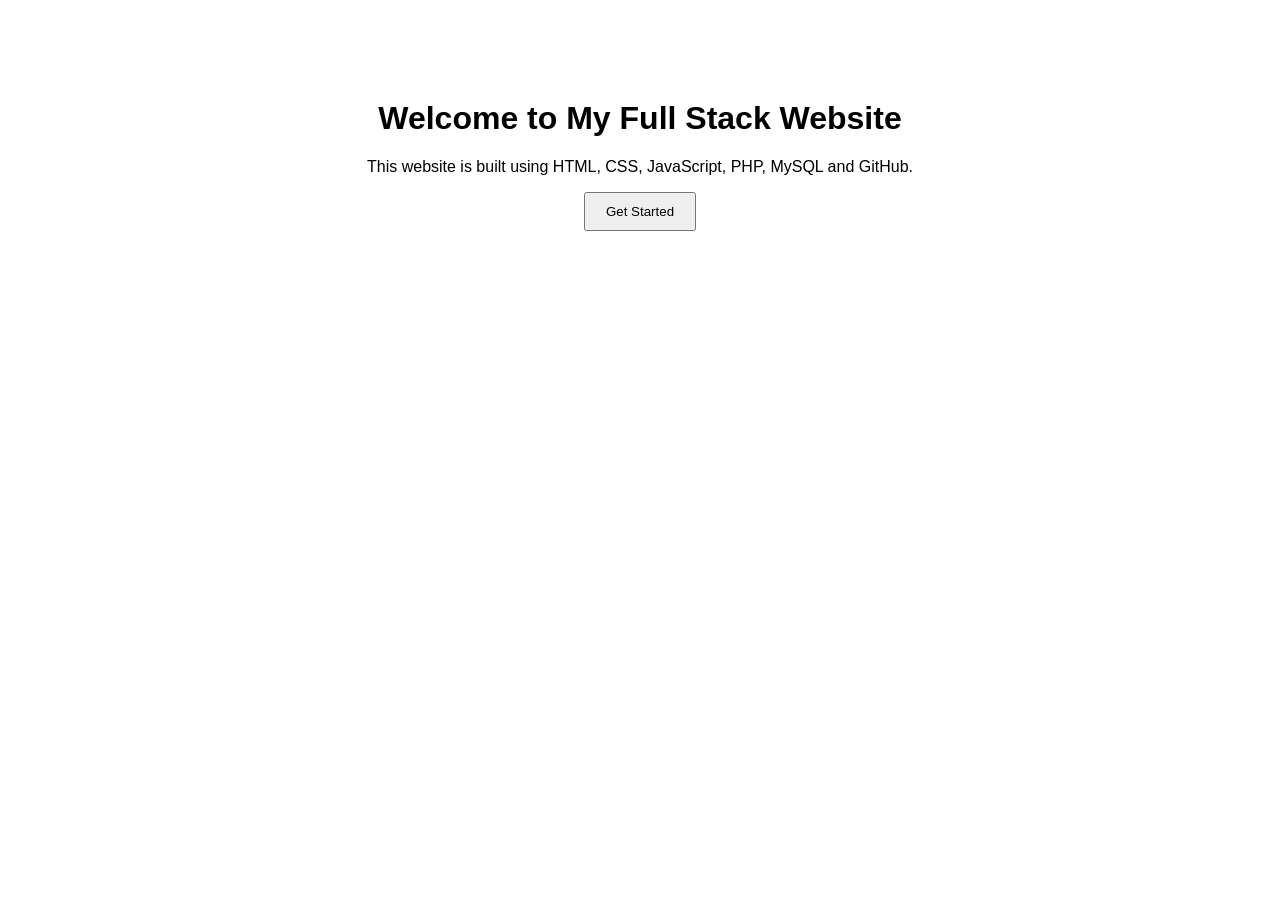
==== frontend/index.html @ 18006fb3 "Created homepage" ====
<!DOCTYPE html>
<html lang="en">
<head>
    <meta charset="UTF-8">
    <meta name="viewport" content="width=device-width, initial-scale=1.0">
    <title>Full Stack Website</title>

    <link rel="stylesheet" href="style.css">

</head>
<body>

    <h1>Welcome to My Full Stack Website</h1>

    <p>This website is built using HTML, CSS, JavaScript, PHP, MySQL and GitHub.</p>

    <button>Get Started</button>

</body>
</html>
---- frontend/style.css ----
body{
    font-family: Arial, sans-serif;
    text-align:center;
    margin-top:100px;
}

button{
    padding:10px 20px;
}
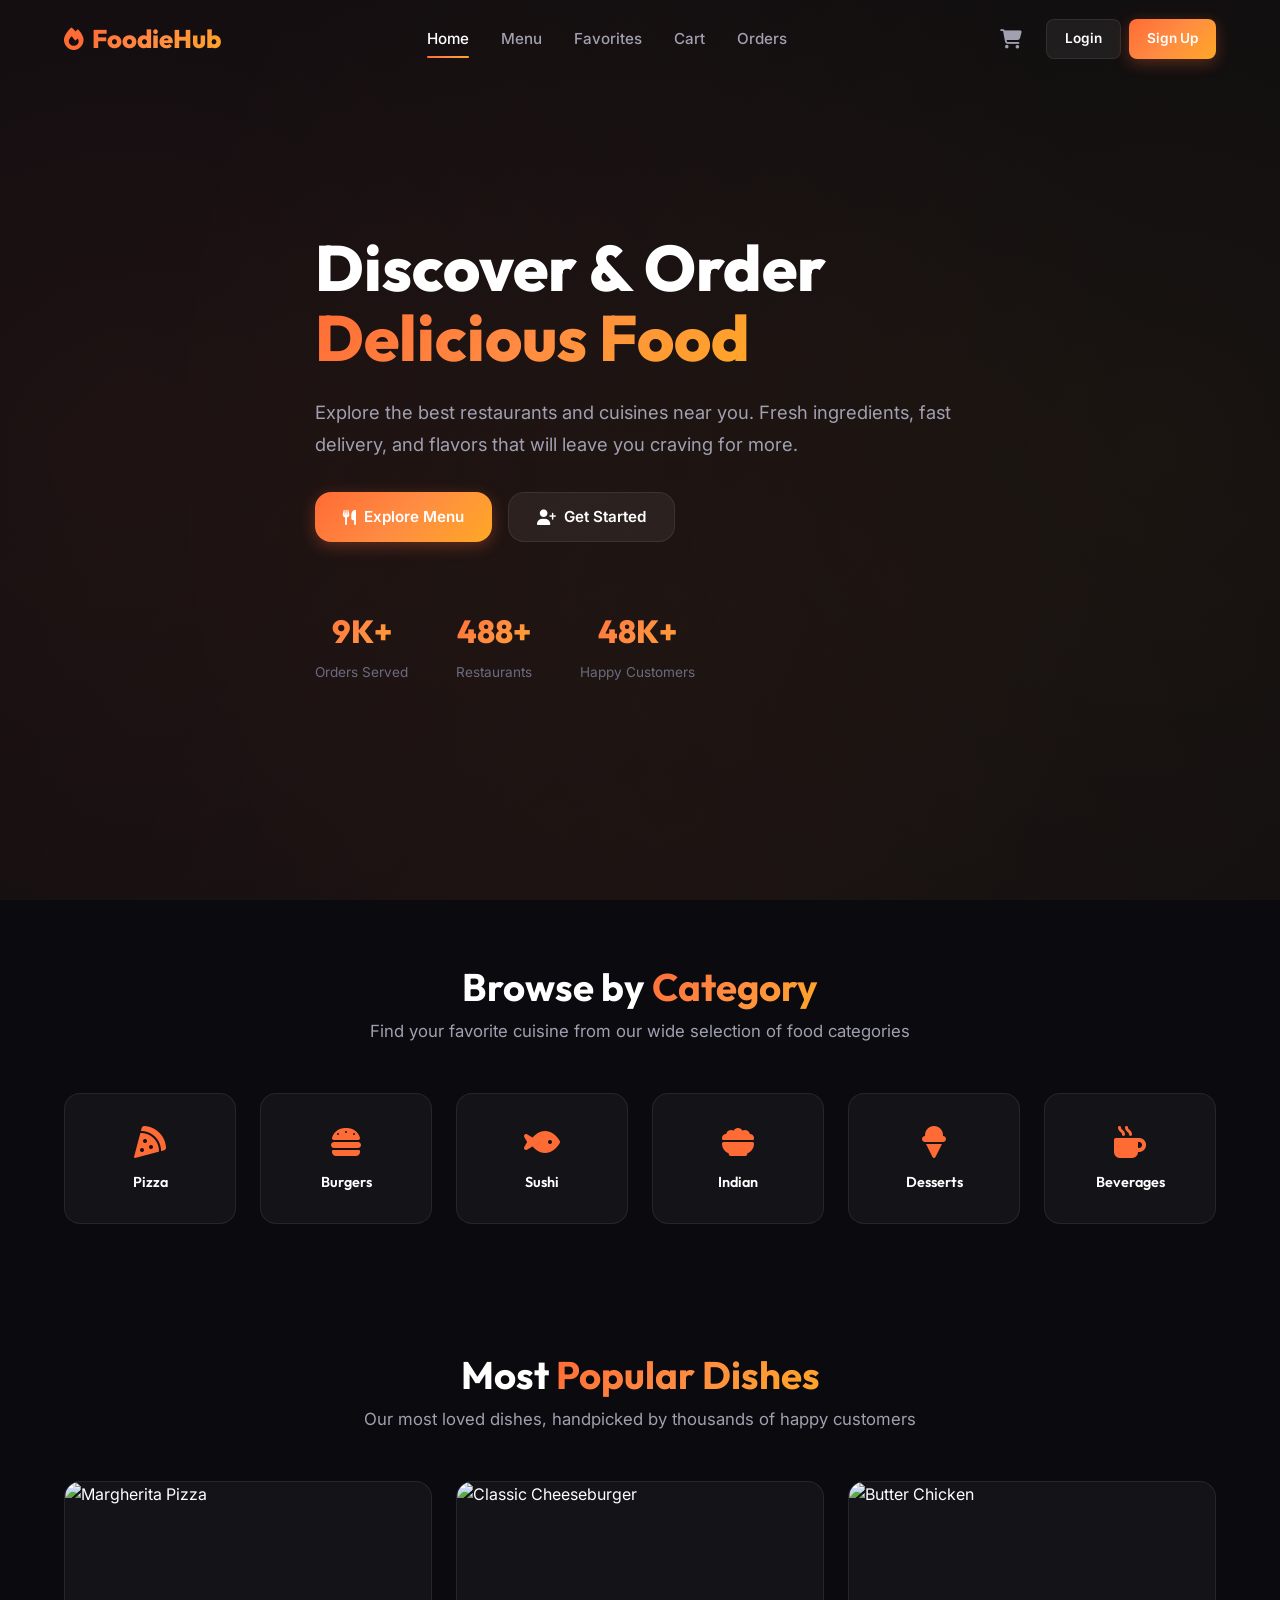
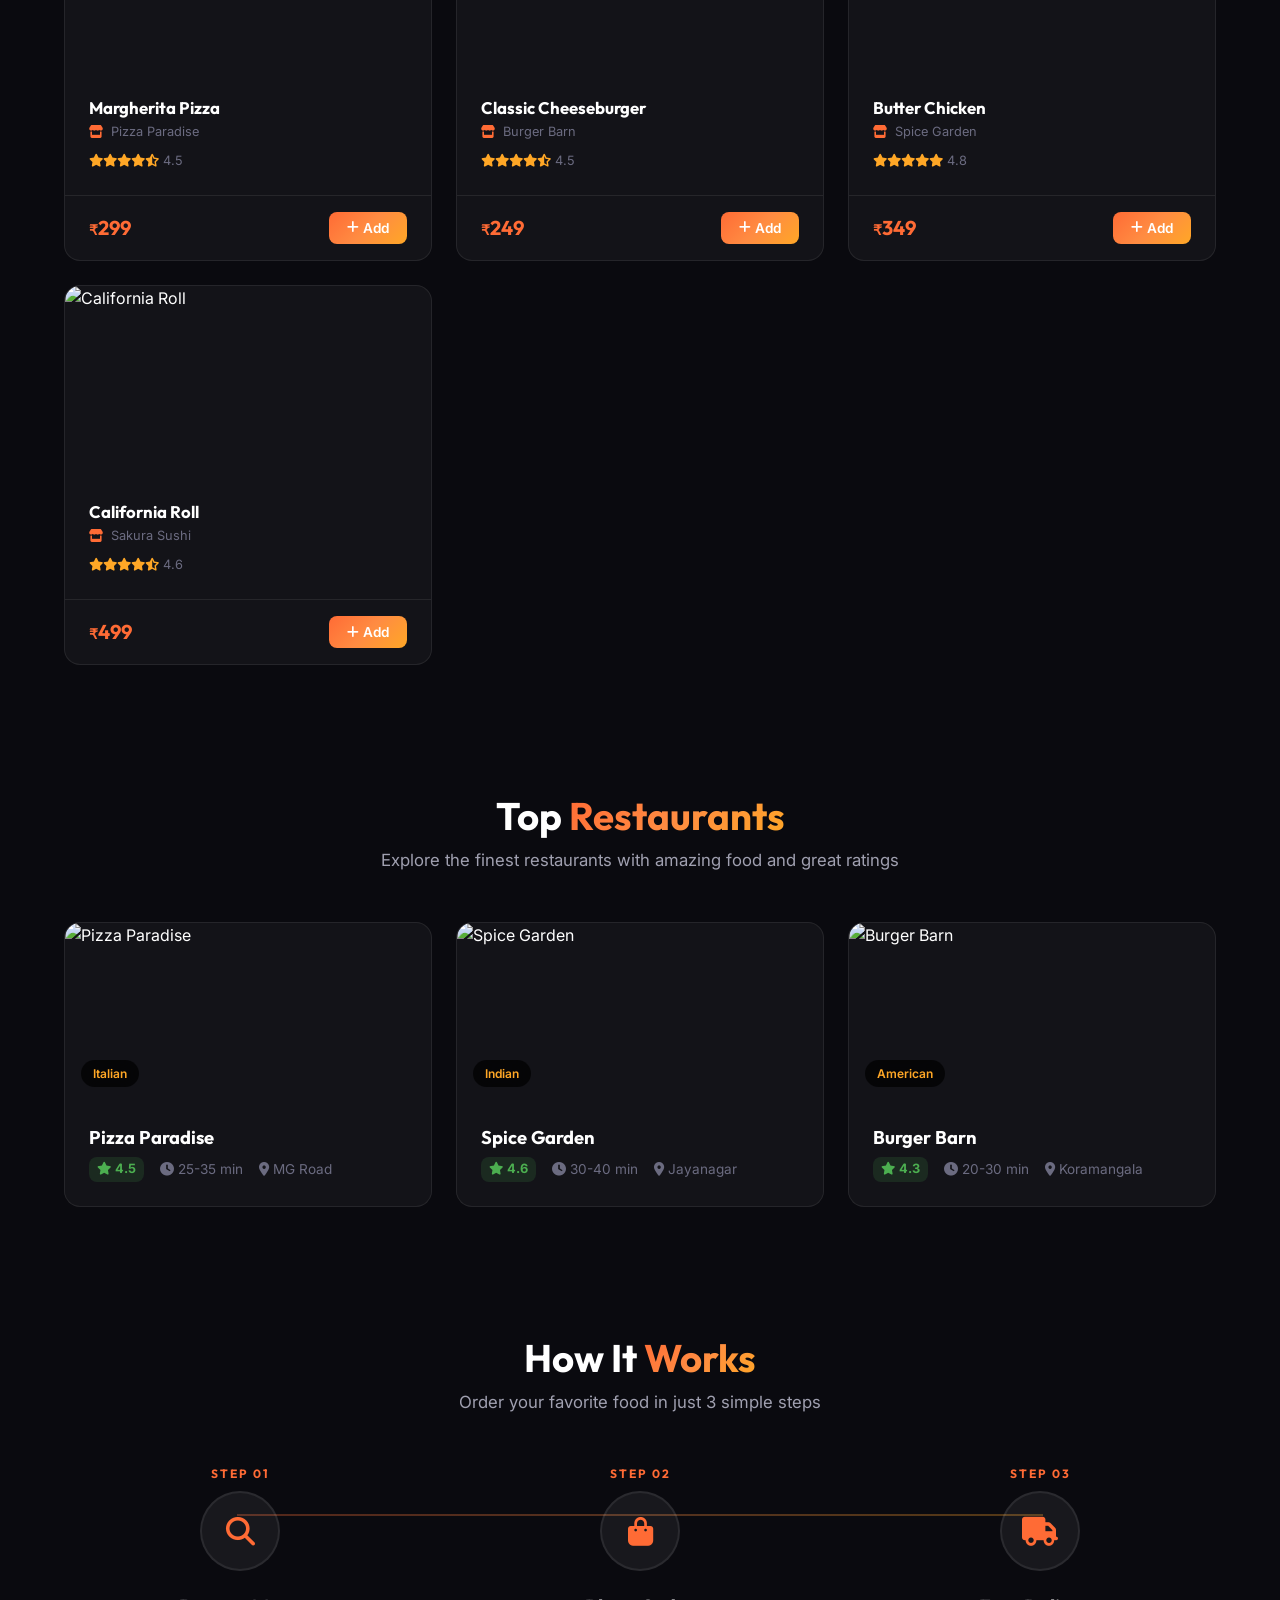
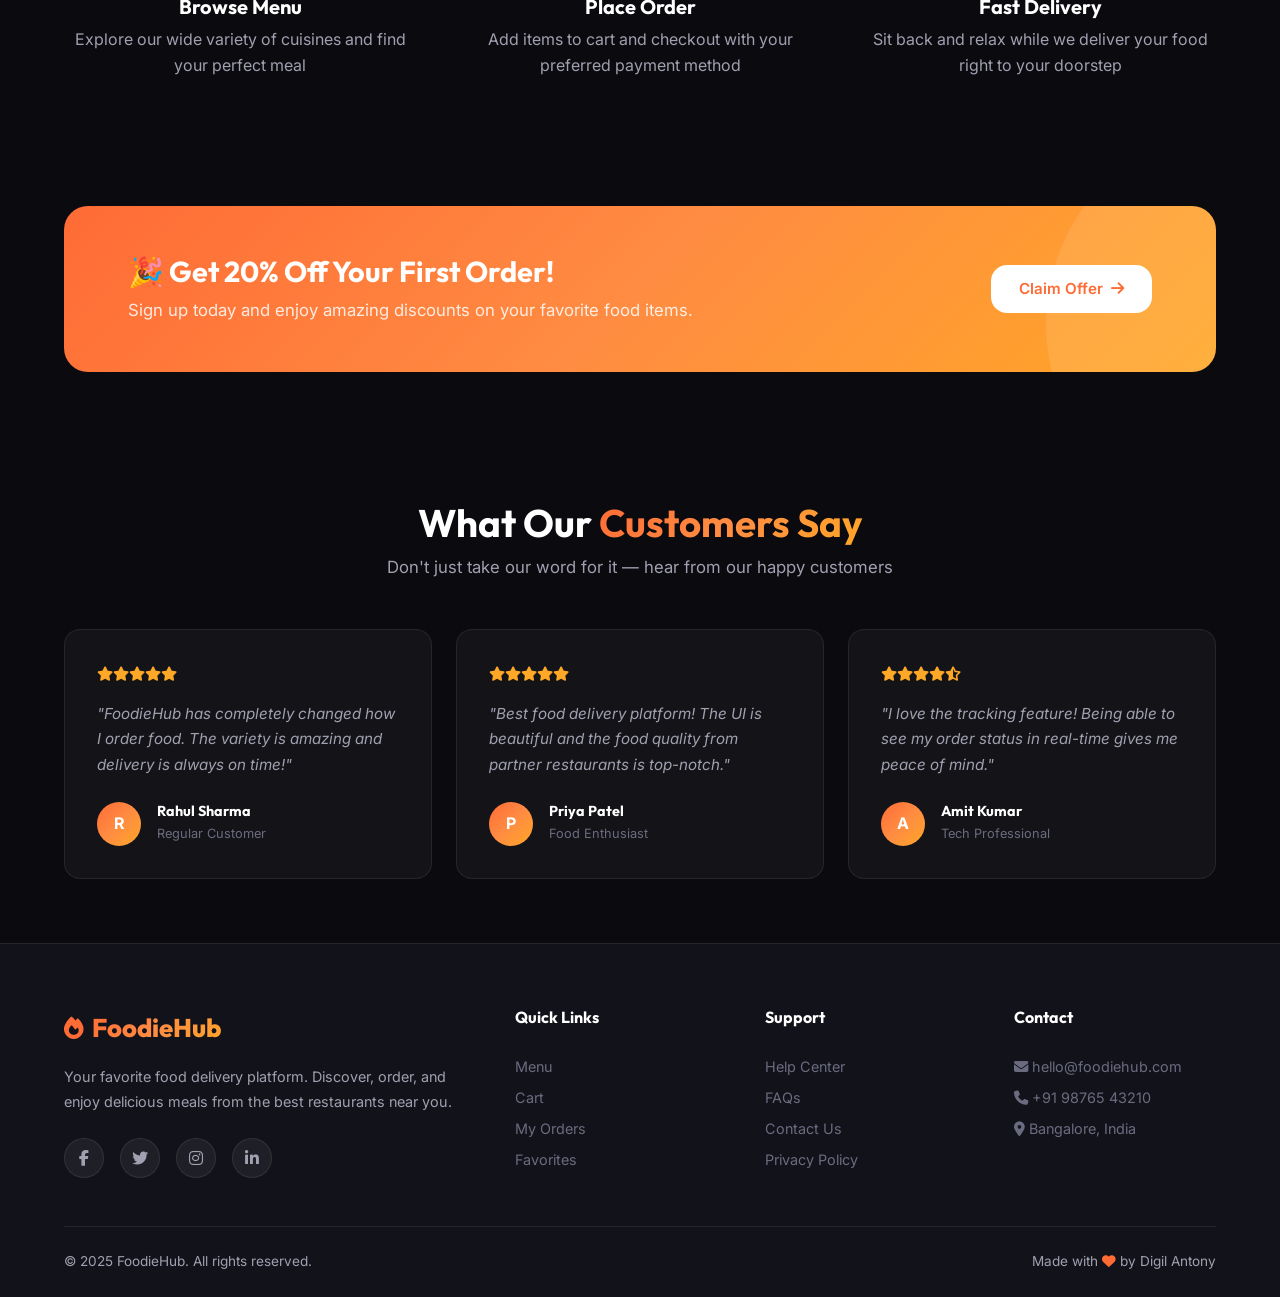
==== commit d35718fa: "feat: Complete FoodieHub food booking system - Full-stack PHP/MySQL app with premium dark UI, 9 data" ====
--- a/frontend/index.html
+++ b/frontend/index.html
@@ -3,18 +3,275 @@
 <head>
     <meta charset="UTF-8">
     <meta name="viewport" content="width=device-width, initial-scale=1.0">
-    <title>Full Stack Website</title>
-
+    <title>FoodieHub | Order Delicious Food Online</title>
+    <meta name="description" content="Discover and order delicious food from top restaurants near you. Fast delivery, great prices, and amazing flavors.">
+    <link rel="stylesheet" href="https://cdnjs.cloudflare.com/ajax/libs/font-awesome/6.5.1/css/all.min.css">
     <link rel="stylesheet" href="style.css">
-
 </head>
 <body>
-
-    <h1>Welcome to My Full Stack Website</h1>
-
-    <p>This website is built using HTML, CSS, JavaScript, PHP, MySQL and GitHub.</p>
-
-    <button>Get Started</button>
-
+    <!-- Navbar -->
+    <nav class="navbar" id="navbar">
+        <div class="container">
+            <a href="index.html" class="nav-logo">
+                <i class="fas fa-fire"></i>
+                <span>FoodieHub</span>
+            </a>
+            <div class="nav-links" id="nav-links">
+                <a href="index.html" class="active">Home</a>
+                <a href="pages/menu.html">Menu</a>
+                <a href="pages/favorites.html">Favorites</a>
+                <a href="pages/cart.html">Cart</a>
+                <a href="pages/orders.html">Orders</a>
+            </div>
+            <div class="nav-actions">
+                <a href="pages/cart.html" class="nav-cart" id="nav-cart">
+                    <i class="fas fa-shopping-cart"></i>
+                    <span class="cart-badge hidden" id="cart-badge">0</span>
+                </a>
+                <div class="auth-buttons" id="auth-buttons">
+                    <a href="pages/login.html" class="btn btn-secondary btn-sm">Login</a>
+                    <a href="pages/register.html" class="btn btn-primary btn-sm">Sign Up</a>
+                </div>
+                <div class="user-dropdown" id="user-dropdown">
+                    <button class="user-dropdown-btn" id="user-dropdown-btn">
+                        <i class="fas fa-user-circle"></i>
+                        <span id="user-name">User</span>
+                        <i class="fas fa-chevron-down" style="font-size:0.7rem"></i>
+                    </button>
+                    <div class="user-dropdown-menu" id="user-dropdown-menu">
+                        <a href="pages/orders.html"><i class="fas fa-receipt"></i> My Orders</a>
+                        <a href="pages/favorites.html"><i class="fas fa-heart"></i> Favorites</a>
+                        <button onclick="logout()"><i class="fas fa-sign-out-alt"></i> Logout</button>
+                    </div>
+                </div>
+                <div class="hamburger" id="hamburger">
+                    <span></span><span></span><span></span>
+                </div>
+            </div>
+        </div>
+    </nav>
+
+    <!-- Hero Section -->
+    <section class="hero">
+        <div class="container">
+            <div class="hero-content animate-on-scroll">
+                <h1>Discover & Order<br><span class="gradient-text">Delicious Food</span></h1>
+                <p>Explore the best restaurants and cuisines near you. Fresh ingredients, fast delivery, and flavors that will leave you craving for more.</p>
+                <div class="hero-buttons">
+                    <a href="pages/menu.html" class="btn btn-primary"><i class="fas fa-utensils"></i> Explore Menu</a>
+                    <a href="pages/register.html" class="btn btn-secondary"><i class="fas fa-user-plus"></i> Get Started</a>
+                </div>
+                <div class="hero-stats">
+                    <div class="stat-item">
+                        <div class="stat-number" data-target="10000">0</div>
+                        <div class="stat-label">Orders Served</div>
+                    </div>
+                    <div class="stat-item">
+                        <div class="stat-number" data-target="500">0</div>
+                        <div class="stat-label">Restaurants</div>
+                    </div>
+                    <div class="stat-item">
+                        <div class="stat-number" data-target="50000">0</div>
+                        <div class="stat-label">Happy Customers</div>
+                    </div>
+                </div>
+            </div>
+        </div>
+    </section>
+
+    <!-- Categories Section -->
+    <section id="categories-section">
+        <div class="container">
+            <div class="section-title animate-on-scroll">
+                <h2>Browse by <span class="gradient-text">Category</span></h2>
+                <p>Find your favorite cuisine from our wide selection of food categories</p>
+            </div>
+            <div class="categories-grid animate-on-scroll" id="categories-grid">
+                <div class="category-card" onclick="window.location.href='pages/menu.html?category=1'">
+                    <i class="fas fa-pizza-slice"></i>
+                    <h4>Pizza</h4>
+                </div>
+                <div class="category-card" onclick="window.location.href='pages/menu.html?category=2'">
+                    <i class="fas fa-hamburger"></i>
+                    <h4>Burgers</h4>
+                </div>
+                <div class="category-card" onclick="window.location.href='pages/menu.html?category=3'">
+                    <i class="fas fa-fish"></i>
+                    <h4>Sushi</h4>
+                </div>
+                <div class="category-card" onclick="window.location.href='pages/menu.html?category=4'">
+                    <i class="fas fa-bowl-food"></i>
+                    <h4>Indian</h4>
+                </div>
+                <div class="category-card" onclick="window.location.href='pages/menu.html?category=5'">
+                    <i class="fas fa-ice-cream"></i>
+                    <h4>Desserts</h4>
+                </div>
+                <div class="category-card" onclick="window.location.href='pages/menu.html?category=6'">
+                    <i class="fas fa-mug-hot"></i>
+                    <h4>Beverages</h4>
+                </div>
+            </div>
+        </div>
+    </section>
+
+    <!-- Popular Foods Section -->
+    <section id="popular-section">
+        <div class="container">
+            <div class="section-title animate-on-scroll">
+                <h2>Most <span class="gradient-text">Popular Dishes</span></h2>
+                <p>Our most loved dishes, handpicked by thousands of happy customers</p>
+            </div>
+            <div class="food-grid" id="popular-foods-grid">
+                <!-- Populated by JS -->
+                <div class="skeleton-card skeleton"><div class="skeleton-image skeleton"></div><div class="skeleton-text skeleton"></div><div class="skeleton-text skeleton short"></div></div>
+                <div class="skeleton-card skeleton"><div class="skeleton-image skeleton"></div><div class="skeleton-text skeleton"></div><div class="skeleton-text skeleton short"></div></div>
+                <div class="skeleton-card skeleton"><div class="skeleton-image skeleton"></div><div class="skeleton-text skeleton"></div><div class="skeleton-text skeleton short"></div></div>
+                <div class="skeleton-card skeleton"><div class="skeleton-image skeleton"></div><div class="skeleton-text skeleton"></div><div class="skeleton-text skeleton short"></div></div>
+            </div>
+        </div>
+    </section>
+
+    <!-- Featured Restaurants Section -->
+    <section id="restaurants-section">
+        <div class="container">
+            <div class="section-title animate-on-scroll">
+                <h2>Top <span class="gradient-text">Restaurants</span></h2>
+                <p>Explore the finest restaurants with amazing food and great ratings</p>
+            </div>
+            <div class="restaurant-grid" id="featured-restaurants-grid">
+                <!-- Populated by JS -->
+                <div class="skeleton-card skeleton"><div class="skeleton-image skeleton"></div><div class="skeleton-text skeleton"></div><div class="skeleton-text skeleton short"></div></div>
+                <div class="skeleton-card skeleton"><div class="skeleton-image skeleton"></div><div class="skeleton-text skeleton"></div><div class="skeleton-text skeleton short"></div></div>
+                <div class="skeleton-card skeleton"><div class="skeleton-image skeleton"></div><div class="skeleton-text skeleton"></div><div class="skeleton-text skeleton short"></div></div>
+            </div>
+        </div>
+    </section>
+
+    <!-- How It Works -->
+    <section id="how-it-works">
+        <div class="container">
+            <div class="section-title animate-on-scroll">
+                <h2>How It <span class="gradient-text">Works</span></h2>
+                <p>Order your favorite food in just 3 simple steps</p>
+            </div>
+            <div class="steps-grid animate-on-scroll">
+                <div class="step-card">
+                    <div class="step-number">Step 01</div>
+                    <div class="step-icon"><i class="fas fa-search"></i></div>
+                    <h4>Browse Menu</h4>
+                    <p>Explore our wide variety of cuisines and find your perfect meal</p>
+                </div>
+                <div class="step-card">
+                    <div class="step-number">Step 02</div>
+                    <div class="step-icon"><i class="fas fa-shopping-bag"></i></div>
+                    <h4>Place Order</h4>
+                    <p>Add items to cart and checkout with your preferred payment method</p>
+                </div>
+                <div class="step-card">
+                    <div class="step-number">Step 03</div>
+                    <div class="step-icon"><i class="fas fa-truck"></i></div>
+                    <h4>Fast Delivery</h4>
+                    <p>Sit back and relax while we deliver your food right to your doorstep</p>
+                </div>
+            </div>
+        </div>
+    </section>
+
+    <!-- Promo Banner -->
+    <section>
+        <div class="container">
+            <div class="promo-banner animate-on-scroll">
+                <div class="promo-content">
+                    <h3>🎉 Get 20% Off Your First Order!</h3>
+                    <p>Sign up today and enjoy amazing discounts on your favorite food items.</p>
+                </div>
+                <a href="pages/register.html" class="btn">Claim Offer <i class="fas fa-arrow-right"></i></a>
+            </div>
+        </div>
+    </section>
+
+    <!-- Testimonials -->
+    <section id="testimonials">
+        <div class="container">
+            <div class="section-title animate-on-scroll">
+                <h2>What Our <span class="gradient-text">Customers Say</span></h2>
+                <p>Don't just take our word for it — hear from our happy customers</p>
+            </div>
+            <div class="testimonials-grid animate-on-scroll">
+                <div class="testimonial-card">
+                    <div class="testimonial-stars"><i class="fas fa-star"></i><i class="fas fa-star"></i><i class="fas fa-star"></i><i class="fas fa-star"></i><i class="fas fa-star"></i></div>
+                    <p>"FoodieHub has completely changed how I order food. The variety is amazing and delivery is always on time!"</p>
+                    <div class="testimonial-author">
+                        <div class="testimonial-avatar">R</div>
+                        <div><h5>Rahul Sharma</h5><span>Regular Customer</span></div>
+                    </div>
+                </div>
+                <div class="testimonial-card">
+                    <div class="testimonial-stars"><i class="fas fa-star"></i><i class="fas fa-star"></i><i class="fas fa-star"></i><i class="fas fa-star"></i><i class="fas fa-star"></i></div>
+                    <p>"Best food delivery platform! The UI is beautiful and the food quality from partner restaurants is top-notch."</p>
+                    <div class="testimonial-author">
+                        <div class="testimonial-avatar">P</div>
+                        <div><h5>Priya Patel</h5><span>Food Enthusiast</span></div>
+                    </div>
+                </div>
+                <div class="testimonial-card">
+                    <div class="testimonial-stars"><i class="fas fa-star"></i><i class="fas fa-star"></i><i class="fas fa-star"></i><i class="fas fa-star"></i><i class="fas fa-star-half-alt"></i></div>
+                    <p>"I love the tracking feature! Being able to see my order status in real-time gives me peace of mind."</p>
+                    <div class="testimonial-author">
+                        <div class="testimonial-avatar">A</div>
+                        <div><h5>Amit Kumar</h5><span>Tech Professional</span></div>
+                    </div>
+                </div>
+            </div>
+        </div>
+    </section>
+
+    <!-- Footer -->
+    <footer class="footer">
+        <div class="container">
+            <div class="footer-grid">
+                <div class="footer-about">
+                    <a href="index.html" class="nav-logo"><i class="fas fa-fire"></i><span>FoodieHub</span></a>
+                    <p>Your favorite food delivery platform. Discover, order, and enjoy delicious meals from the best restaurants near you.</p>
+                    <div class="footer-social">
+                        <a href="#"><i class="fab fa-facebook-f"></i></a>
+                        <a href="#"><i class="fab fa-twitter"></i></a>
+                        <a href="#"><i class="fab fa-instagram"></i></a>
+                        <a href="#"><i class="fab fa-linkedin-in"></i></a>
+                    </div>
+                </div>
+                <div class="footer-column">
+                    <h4>Quick Links</h4>
+                    <a href="pages/menu.html">Menu</a>
+                    <a href="pages/cart.html">Cart</a>
+                    <a href="pages/orders.html">My Orders</a>
+                    <a href="pages/favorites.html">Favorites</a>
+                </div>
+                <div class="footer-column">
+                    <h4>Support</h4>
+                    <a href="#">Help Center</a>
+                    <a href="#">FAQs</a>
+                    <a href="#">Contact Us</a>
+                    <a href="#">Privacy Policy</a>
+                </div>
+                <div class="footer-column">
+                    <h4>Contact</h4>
+                    <a href="#"><i class="fas fa-envelope"></i> hello@foodiehub.com</a>
+                    <a href="#"><i class="fas fa-phone"></i> +91 98765 43210</a>
+                    <a href="#"><i class="fas fa-map-marker-alt"></i> Bangalore, India</a>
+                </div>
+            </div>
+            <div class="footer-bottom">
+                <p>&copy; 2025 FoodieHub. All rights reserved.</p>
+                <p>Made with <i class="fas fa-heart" style="color:var(--accent)"></i> by Digil Antony</p>
+            </div>
+        </div>
+    </footer>
+
+    <button class="back-to-top" id="back-to-top"><i class="fas fa-chevron-up"></i></button>
+
+    <script src="assests/js/app.js"></script>
+    <script src="assests/js/home.js"></script>
 </body>
 </html>
--- a/frontend/style.css
+++ b/frontend/style.css
@@ -1,9 +1,1748 @@
-body{
-    font-family: Arial, sans-serif;
-    text-align:center;
-    margin-top:100px;
-}
-
-button{
-    padding:10px 20px;
+/* =============================================
+   FoodieHub - Premium Design System
+   Dark Mode | Glassmorphism | Micro-Animations
+   ============================================= */
+
+@import url('https://fonts.googleapis.com/css2?family=Outfit:wght@400;500;600;700;800&family=Inter:wght@300;400;500;600;700&display=swap');
+
+/* ===== CSS VARIABLES ===== */
+:root {
+    /* Colors */
+    --bg-primary: #0a0a0f;
+    --bg-secondary: #12121a;
+    --bg-elevated: #1a1a2e;
+    --bg-card: rgba(255,255,255,0.04);
+    --bg-glass: rgba(255,255,255,0.06);
+    --accent: #ff6b35;
+    --accent-light: #ff8c42;
+    --accent-gold: #ffa726;
+    --gradient: linear-gradient(135deg, #ff6b35, #ff8c42, #ffa726);
+    --gradient-hover: linear-gradient(135deg, #ff8c42, #ffa726, #ffcc02);
+    --text-primary: #ffffff;
+    --text-secondary: #a0a0b0;
+    --text-muted: #6b6b80;
+    --border: rgba(255,255,255,0.08);
+    --border-accent: rgba(255,107,53,0.3);
+    --success: #4caf50;
+    --error: #ef4444;
+    --warning: #ffb300;
+    --info: #2196f3;
+    /* Spacing */
+    --space-xs: 4px;
+    --space-sm: 8px;
+    --space-md: 16px;
+    --space-lg: 24px;
+    --space-xl: 32px;
+    --space-2xl: 48px;
+    --space-3xl: 64px;
+    /* Shadows */
+    --shadow-sm: 0 2px 8px rgba(0,0,0,0.3);
+    --shadow-md: 0 4px 20px rgba(0,0,0,0.4);
+    --shadow-lg: 0 8px 40px rgba(0,0,0,0.5);
+    --shadow-glow: 0 0 30px rgba(255,107,53,0.15);
+    /* Transitions */
+    --transition-fast: 0.2s ease;
+    --transition: 0.3s ease;
+    --transition-slow: 0.5s ease;
+    /* Radius */
+    --radius-sm: 8px;
+    --radius-md: 12px;
+    --radius-lg: 16px;
+    --radius-xl: 24px;
+    --radius-full: 50%;
+}
+
+/* ===== RESET ===== */
+*, *::before, *::after {
+    margin: 0;
+    padding: 0;
+    box-sizing: border-box;
+}
+
+html {
+    scroll-behavior: smooth;
+    font-size: 16px;
+}
+
+body {
+    font-family: 'Inter', sans-serif;
+    background: var(--bg-primary);
+    color: var(--text-primary);
+    line-height: 1.6;
+    overflow-x: hidden;
+    min-height: 100vh;
+}
+
+a {
+    text-decoration: none;
+    color: inherit;
+    transition: var(--transition);
+}
+
+img {
+    max-width: 100%;
+    display: block;
+}
+
+ul, ol { list-style: none; }
+button { cursor: pointer; border: none; font-family: inherit; }
+input, textarea, select { font-family: inherit; outline: none; }
+
+/* Custom Scrollbar */
+::-webkit-scrollbar { width: 8px; }
+::-webkit-scrollbar-track { background: var(--bg-primary); }
+::-webkit-scrollbar-thumb { background: var(--bg-elevated); border-radius: 4px; }
+::-webkit-scrollbar-thumb:hover { background: var(--accent); }
+
+/* ===== TYPOGRAPHY ===== */
+h1, h2, h3, h4, h5, h6 {
+    font-family: 'Outfit', sans-serif;
+    font-weight: 700;
+    line-height: 1.2;
+    color: var(--text-primary);
+}
+h1 { font-size: clamp(2rem, 5vw, 3.5rem); }
+h2 { font-size: clamp(1.5rem, 3vw, 2.5rem); }
+h3 { font-size: clamp(1.2rem, 2vw, 1.75rem); }
+h4 { font-size: 1.25rem; }
+p { color: var(--text-secondary); }
+
+.gradient-text {
+    background: var(--gradient);
+    -webkit-background-clip: text;
+    -webkit-text-fill-color: transparent;
+    background-clip: text;
+}
+
+.section-title {
+    text-align: center;
+    margin-bottom: var(--space-2xl);
+}
+.section-title h2 {
+    margin-bottom: var(--space-sm);
+}
+.section-title p {
+    font-size: 1.05rem;
+    max-width: 600px;
+    margin: 0 auto;
+}
+
+/* ===== LAYOUT ===== */
+.container {
+    max-width: 1200px;
+    margin: 0 auto;
+    padding: 0 var(--space-lg);
+}
+
+section {
+    padding: var(--space-3xl) 0;
+}
+
+.grid {
+    display: grid;
+    gap: var(--space-lg);
+}
+.grid-2 { grid-template-columns: repeat(2, 1fr); }
+.grid-3 { grid-template-columns: repeat(3, 1fr); }
+.grid-4 { grid-template-columns: repeat(4, 1fr); }
+
+.flex { display: flex; }
+.flex-center { display: flex; align-items: center; justify-content: center; }
+.flex-between { display: flex; align-items: center; justify-content: space-between; }
+
+/* ===== NAVBAR ===== */
+.navbar {
+    position: fixed;
+    top: 0;
+    left: 0;
+    right: 0;
+    z-index: 1000;
+    padding: var(--space-md) 0;
+    transition: var(--transition);
+    background: transparent;
+}
+.navbar.scrolled {
+    background: rgba(10,10,15,0.9);
+    backdrop-filter: blur(20px);
+    -webkit-backdrop-filter: blur(20px);
+    border-bottom: 1px solid var(--border);
+    padding: var(--space-sm) 0;
+}
+.navbar .container {
+    display: flex;
+    align-items: center;
+    justify-content: space-between;
+}
+.nav-logo {
+    font-family: 'Outfit', sans-serif;
+    font-size: 1.6rem;
+    font-weight: 800;
+    display: flex;
+    align-items: center;
+    gap: var(--space-sm);
+}
+.nav-logo i { color: var(--accent); font-size: 1.4rem; }
+.nav-logo span { background: var(--gradient); -webkit-background-clip: text; -webkit-text-fill-color: transparent; background-clip: text; }
+
+.nav-links {
+    display: flex;
+    align-items: center;
+    gap: var(--space-xl);
+}
+.nav-links a {
+    color: var(--text-secondary);
+    font-weight: 500;
+    font-size: 0.95rem;
+    position: relative;
+    padding: var(--space-xs) 0;
+}
+.nav-links a::after {
+    content: '';
+    position: absolute;
+    bottom: -2px;
+    left: 0;
+    width: 0;
+    height: 2px;
+    background: var(--gradient);
+    transition: var(--transition);
+    border-radius: 2px;
+}
+.nav-links a:hover, .nav-links a.active {
+    color: var(--text-primary);
+}
+.nav-links a:hover::after, .nav-links a.active::after {
+    width: 100%;
+}
+
+.nav-actions {
+    display: flex;
+    align-items: center;
+    gap: var(--space-md);
+}
+
+.nav-cart {
+    position: relative;
+    font-size: 1.2rem;
+    color: var(--text-secondary);
+    padding: var(--space-sm);
+    transition: var(--transition);
+}
+.nav-cart:hover { color: var(--accent); }
+.cart-badge {
+    position: absolute;
+    top: -2px;
+    right: -4px;
+    background: var(--accent);
+    color: white;
+    font-size: 0.65rem;
+    font-weight: 700;
+    width: 18px;
+    height: 18px;
+    border-radius: var(--radius-full);
+    display: flex;
+    align-items: center;
+    justify-content: center;
+    animation: pulse 2s infinite;
+}
+.cart-badge.hidden { display: none; }
+
+.auth-buttons {
+    display: flex;
+    gap: var(--space-sm);
+}
+
+.user-dropdown {
+    position: relative;
+    display: none;
+}
+.user-dropdown.active { display: block; }
+.user-dropdown-btn {
+    display: flex;
+    align-items: center;
+    gap: var(--space-sm);
+    background: var(--bg-glass);
+    border: 1px solid var(--border);
+    padding: var(--space-sm) var(--space-md);
+    border-radius: var(--radius-xl);
+    color: var(--text-primary);
+    font-size: 0.9rem;
+    cursor: pointer;
+    transition: var(--transition);
+}
+.user-dropdown-btn:hover { border-color: var(--accent); }
+.user-dropdown-menu {
+    position: absolute;
+    top: calc(100% + 8px);
+    right: 0;
+    background: var(--bg-elevated);
+    border: 1px solid var(--border);
+    border-radius: var(--radius-md);
+    min-width: 180px;
+    padding: var(--space-sm);
+    opacity: 0;
+    visibility: hidden;
+    transform: translateY(-10px);
+    transition: var(--transition);
+    box-shadow: var(--shadow-lg);
+}
+.user-dropdown-menu.show {
+    opacity: 1;
+    visibility: visible;
+    transform: translateY(0);
+}
+.user-dropdown-menu a, .user-dropdown-menu button {
+    display: flex;
+    align-items: center;
+    gap: var(--space-sm);
+    width: 100%;
+    padding: var(--space-sm) var(--space-md);
+    border-radius: var(--radius-sm);
+    color: var(--text-secondary);
+    font-size: 0.9rem;
+    background: none;
+    border: none;
+    text-align: left;
+    transition: var(--transition);
+}
+.user-dropdown-menu a:hover, .user-dropdown-menu button:hover {
+    background: var(--bg-glass);
+    color: var(--text-primary);
+}
+
+.hamburger {
+    display: none;
+    flex-direction: column;
+    gap: 5px;
+    cursor: pointer;
+    padding: var(--space-sm);
+    z-index: 1001;
+}
+.hamburger span {
+    width: 24px;
+    height: 2px;
+    background: var(--text-primary);
+    transition: var(--transition);
+    border-radius: 2px;
+}
+
+/* ===== BUTTONS ===== */
+.btn {
+    display: inline-flex;
+    align-items: center;
+    justify-content: center;
+    gap: var(--space-sm);
+    padding: 12px 28px;
+    border-radius: var(--radius-lg);
+    font-weight: 600;
+    font-size: 0.95rem;
+    transition: var(--transition);
+    border: none;
+    cursor: pointer;
+    white-space: nowrap;
+}
+.btn-primary {
+    background: var(--gradient);
+    color: white;
+    box-shadow: 0 4px 15px rgba(255,107,53,0.3);
+}
+.btn-primary:hover {
+    transform: translateY(-2px);
+    box-shadow: 0 6px 25px rgba(255,107,53,0.5);
+}
+.btn-secondary {
+    background: var(--bg-glass);
+    color: var(--text-primary);
+    border: 1px solid var(--border);
+}
+.btn-secondary:hover {
+    border-color: var(--accent);
+    background: rgba(255,107,53,0.1);
+}
+.btn-sm {
+    padding: 8px 18px;
+    font-size: 0.85rem;
+    border-radius: var(--radius-sm);
+}
+.btn-icon {
+    width: 40px;
+    height: 40px;
+    padding: 0;
+    border-radius: var(--radius-full);
+    font-size: 1rem;
+}
+.btn:disabled, .btn.loading {
+    opacity: 0.6;
+    cursor: not-allowed;
+    transform: none !important;
+}
+.btn.loading::after {
+    content: '';
+    width: 16px;
+    height: 16px;
+    border: 2px solid rgba(255,255,255,0.3);
+    border-top-color: white;
+    border-radius: 50%;
+    animation: spin 0.6s linear infinite;
+    margin-left: var(--space-sm);
+}
+
+/* ===== HERO SECTION ===== */
+.hero {
+    min-height: 100vh;
+    display: flex;
+    align-items: center;
+    position: relative;
+    overflow: hidden;
+    padding-top: 80px;
+}
+.hero::before {
+    content: '';
+    position: absolute;
+    top: -50%;
+    left: -50%;
+    width: 200%;
+    height: 200%;
+    background: radial-gradient(circle at 30% 50%, rgba(255,107,53,0.08) 0%, transparent 50%),
+                radial-gradient(circle at 70% 50%, rgba(255,167,38,0.06) 0%, transparent 50%),
+                radial-gradient(circle at 50% 80%, rgba(255,140,66,0.04) 0%, transparent 50%);
+    animation: gradientShift 15s ease infinite;
+}
+.hero-content {
+    position: relative;
+    z-index: 1;
+    max-width: 650px;
+}
+.hero-content h1 {
+    font-size: clamp(2.5rem, 6vw, 4rem);
+    font-weight: 800;
+    margin-bottom: var(--space-lg);
+    line-height: 1.1;
+}
+.hero-content p {
+    font-size: 1.15rem;
+    margin-bottom: var(--space-xl);
+    line-height: 1.7;
+}
+.hero-buttons {
+    display: flex;
+    gap: var(--space-md);
+    margin-bottom: var(--space-3xl);
+}
+
+.hero-stats {
+    display: flex;
+    gap: var(--space-2xl);
+}
+.stat-item {
+    text-align: center;
+}
+.stat-number {
+    font-family: 'Outfit', sans-serif;
+    font-size: 2rem;
+    font-weight: 800;
+    background: var(--gradient);
+    -webkit-background-clip: text;
+    -webkit-text-fill-color: transparent;
+    background-clip: text;
+}
+.stat-label {
+    font-size: 0.85rem;
+    color: var(--text-muted);
+    margin-top: var(--space-xs);
+}
+
+/* ===== CATEGORY CARDS ===== */
+.categories-grid {
+    display: grid;
+    grid-template-columns: repeat(6, 1fr);
+    gap: var(--space-lg);
+}
+.category-card {
+    background: var(--bg-card);
+    border: 1px solid var(--border);
+    border-radius: var(--radius-lg);
+    padding: var(--space-xl) var(--space-md);
+    text-align: center;
+    cursor: pointer;
+    transition: var(--transition);
+    position: relative;
+    overflow: hidden;
+}
+.category-card::before {
+    content: '';
+    position: absolute;
+    inset: 0;
+    background: var(--gradient);
+    opacity: 0;
+    transition: var(--transition);
+}
+.category-card:hover, .category-card.active {
+    border-color: var(--accent);
+    transform: translateY(-4px);
+    box-shadow: var(--shadow-glow);
+}
+.category-card:hover::before, .category-card.active::before {
+    opacity: 0.08;
+}
+.category-card i {
+    font-size: 2rem;
+    margin-bottom: var(--space-md);
+    color: var(--accent);
+    position: relative;
+    z-index: 1;
+}
+.category-card h4 {
+    font-size: 0.9rem;
+    font-weight: 600;
+    position: relative;
+    z-index: 1;
+}
+.category-card .food-count {
+    font-size: 0.75rem;
+    color: var(--text-muted);
+    margin-top: var(--space-xs);
+    position: relative;
+    z-index: 1;
+}
+
+/* ===== FOOD CARDS ===== */
+.food-grid {
+    display: grid;
+    grid-template-columns: repeat(auto-fill, minmax(280px, 1fr));
+    gap: var(--space-lg);
+}
+.food-card {
+    background: var(--bg-card);
+    border: 1px solid var(--border);
+    border-radius: var(--radius-lg);
+    overflow: hidden;
+    transition: var(--transition);
+    position: relative;
+}
+.food-card:hover {
+    transform: translateY(-6px);
+    border-color: var(--border-accent);
+    box-shadow: var(--shadow-glow);
+}
+.food-card-image {
+    position: relative;
+    height: 200px;
+    overflow: hidden;
+}
+.food-card-image img {
+    width: 100%;
+    height: 100%;
+    object-fit: cover;
+    transition: var(--transition-slow);
+}
+.food-card:hover .food-card-image img {
+    transform: scale(1.08);
+}
+.food-card-badges {
+    position: absolute;
+    top: var(--space-md);
+    left: var(--space-md);
+    display: flex;
+    gap: var(--space-xs);
+}
+.badge {
+    padding: 4px 10px;
+    border-radius: var(--radius-xl);
+    font-size: 0.7rem;
+    font-weight: 600;
+    text-transform: uppercase;
+    letter-spacing: 0.5px;
+}
+.badge-veg {
+    background: rgba(76,175,80,0.2);
+    color: var(--success);
+    border: 1px solid rgba(76,175,80,0.3);
+}
+.badge-popular {
+    background: rgba(255,107,53,0.2);
+    color: var(--accent);
+    border: 1px solid rgba(255,107,53,0.3);
+}
+.badge-nonveg {
+    background: rgba(239,68,68,0.2);
+    color: var(--error);
+    border: 1px solid rgba(239,68,68,0.3);
+}
+
+.food-card-favorite {
+    position: absolute;
+    top: var(--space-md);
+    right: var(--space-md);
+    width: 36px;
+    height: 36px;
+    background: rgba(0,0,0,0.5);
+    backdrop-filter: blur(10px);
+    border: none;
+    border-radius: var(--radius-full);
+    color: white;
+    display: flex;
+    align-items: center;
+    justify-content: center;
+    cursor: pointer;
+    transition: var(--transition);
+}
+.food-card-favorite:hover, .food-card-favorite.active {
+    background: var(--error);
+    transform: scale(1.1);
+}
+
+.food-card-body {
+    padding: var(--space-md) var(--space-lg);
+}
+.food-card-body h4 {
+    font-size: 1.05rem;
+    margin-bottom: var(--space-xs);
+}
+.food-card-restaurant {
+    font-size: 0.8rem;
+    color: var(--text-muted);
+    margin-bottom: var(--space-sm);
+}
+.food-card-restaurant i { color: var(--accent); margin-right: 4px; }
+
+.food-card-rating {
+    display: flex;
+    align-items: center;
+    gap: var(--space-xs);
+    margin-bottom: var(--space-sm);
+    font-size: 0.85rem;
+}
+.food-card-rating .stars { color: var(--accent-gold); }
+.food-card-rating span { color: var(--text-muted); font-size: 0.8rem; }
+
+.food-card-footer {
+    display: flex;
+    align-items: center;
+    justify-content: space-between;
+    padding: var(--space-md) var(--space-lg);
+    border-top: 1px solid var(--border);
+}
+.food-price {
+    font-family: 'Outfit', sans-serif;
+    font-size: 1.25rem;
+    font-weight: 700;
+    color: var(--accent);
+}
+.food-price small {
+    font-size: 0.9rem;
+}
+
+.add-to-cart-btn {
+    background: var(--gradient);
+    color: white;
+    border: none;
+    padding: 8px 18px;
+    border-radius: var(--radius-sm);
+    font-weight: 600;
+    font-size: 0.85rem;
+    cursor: pointer;
+    transition: var(--transition);
+    display: flex;
+    align-items: center;
+    gap: var(--space-xs);
+}
+.add-to-cart-btn:hover {
+    transform: scale(1.05);
+    box-shadow: 0 4px 15px rgba(255,107,53,0.4);
+}
+
+/* ===== RESTAURANT CARDS ===== */
+.restaurant-grid {
+    display: grid;
+    grid-template-columns: repeat(auto-fill, minmax(350px, 1fr));
+    gap: var(--space-lg);
+}
+.restaurant-card {
+    background: var(--bg-card);
+    border: 1px solid var(--border);
+    border-radius: var(--radius-lg);
+    overflow: hidden;
+    transition: var(--transition);
+    cursor: pointer;
+}
+.restaurant-card:hover {
+    transform: translateY(-4px);
+    border-color: var(--border-accent);
+    box-shadow: var(--shadow-glow);
+}
+.restaurant-card-image {
+    height: 180px;
+    overflow: hidden;
+    position: relative;
+}
+.restaurant-card-image img {
+    width: 100%;
+    height: 100%;
+    object-fit: cover;
+    transition: var(--transition-slow);
+}
+.restaurant-card:hover .restaurant-card-image img {
+    transform: scale(1.05);
+}
+.restaurant-card-cuisine {
+    position: absolute;
+    bottom: var(--space-md);
+    left: var(--space-md);
+    background: rgba(0,0,0,0.7);
+    backdrop-filter: blur(10px);
+    padding: 4px 12px;
+    border-radius: var(--radius-xl);
+    font-size: 0.75rem;
+    font-weight: 600;
+    color: var(--accent-gold);
+}
+.restaurant-card-body {
+    padding: var(--space-lg);
+}
+.restaurant-card-body h4 {
+    font-size: 1.15rem;
+    margin-bottom: var(--space-sm);
+}
+.restaurant-card-meta {
+    display: flex;
+    align-items: center;
+    gap: var(--space-md);
+    font-size: 0.85rem;
+    color: var(--text-muted);
+}
+.restaurant-card-meta span {
+    display: flex;
+    align-items: center;
+    gap: var(--space-xs);
+}
+.restaurant-card-meta .rating-badge {
+    background: rgba(76,175,80,0.15);
+    color: var(--success);
+    padding: 2px 8px;
+    border-radius: var(--radius-sm);
+    font-weight: 700;
+    font-size: 0.8rem;
+}
+
+/* ===== HOW IT WORKS ===== */
+.steps-grid {
+    display: grid;
+    grid-template-columns: repeat(3, 1fr);
+    gap: var(--space-2xl);
+    position: relative;
+}
+.steps-grid::before {
+    content: '';
+    position: absolute;
+    top: 50px;
+    left: 15%;
+    right: 15%;
+    height: 2px;
+    background: var(--gradient);
+    opacity: 0.3;
+}
+.step-card {
+    text-align: center;
+    position: relative;
+    z-index: 1;
+}
+.step-icon {
+    width: 80px;
+    height: 80px;
+    background: var(--bg-glass);
+    border: 2px solid var(--border);
+    border-radius: var(--radius-full);
+    display: flex;
+    align-items: center;
+    justify-content: center;
+    margin: 0 auto var(--space-lg);
+    font-size: 1.8rem;
+    color: var(--accent);
+    transition: var(--transition);
+}
+.step-card:hover .step-icon {
+    border-color: var(--accent);
+    background: rgba(255,107,53,0.1);
+    transform: scale(1.1);
+}
+.step-card h4 { margin-bottom: var(--space-sm); }
+.step-number {
+    font-family: 'Outfit', sans-serif;
+    font-size: 0.75rem;
+    font-weight: 700;
+    color: var(--accent);
+    text-transform: uppercase;
+    letter-spacing: 2px;
+    margin-bottom: var(--space-sm);
+}
+
+/* ===== PROMO BANNER ===== */
+.promo-banner {
+    background: var(--gradient);
+    border-radius: var(--radius-xl);
+    padding: var(--space-2xl) var(--space-3xl);
+    display: flex;
+    align-items: center;
+    justify-content: space-between;
+    position: relative;
+    overflow: hidden;
+}
+.promo-banner::before {
+    content: '';
+    position: absolute;
+    top: -50%;
+    right: -20%;
+    width: 400px;
+    height: 400px;
+    background: rgba(255,255,255,0.1);
+    border-radius: var(--radius-full);
+}
+.promo-content { position: relative; z-index: 1; }
+.promo-content h3 {
+    font-size: 1.8rem;
+    color: white;
+    margin-bottom: var(--space-sm);
+}
+.promo-content p {
+    color: rgba(255,255,255,0.85);
+    font-size: 1.05rem;
+}
+.promo-banner .btn {
+    background: white;
+    color: var(--accent);
+    position: relative;
+    z-index: 1;
+}
+.promo-banner .btn:hover {
+    background: var(--bg-primary);
+    color: white;
+}
+
+/* ===== TESTIMONIALS ===== */
+.testimonials-grid {
+    display: grid;
+    grid-template-columns: repeat(3, 1fr);
+    gap: var(--space-lg);
+}
+.testimonial-card {
+    background: var(--bg-card);
+    border: 1px solid var(--border);
+    border-radius: var(--radius-lg);
+    padding: var(--space-xl);
+    transition: var(--transition);
+}
+.testimonial-card:hover {
+    border-color: var(--border-accent);
+    transform: translateY(-4px);
+}
+.testimonial-stars {
+    color: var(--accent-gold);
+    margin-bottom: var(--space-md);
+    font-size: 0.9rem;
+}
+.testimonial-card p {
+    font-size: 0.95rem;
+    font-style: italic;
+    margin-bottom: var(--space-lg);
+    line-height: 1.7;
+}
+.testimonial-author {
+    display: flex;
+    align-items: center;
+    gap: var(--space-md);
+}
+.testimonial-avatar {
+    width: 44px;
+    height: 44px;
+    border-radius: var(--radius-full);
+    background: var(--gradient);
+    display: flex;
+    align-items: center;
+    justify-content: center;
+    font-weight: 700;
+    font-size: 1rem;
+    color: white;
+}
+.testimonial-author h5 { font-size: 0.9rem; }
+.testimonial-author span {
+    font-size: 0.8rem;
+    color: var(--text-muted);
+}
+
+/* ===== FOOTER ===== */
+.footer {
+    background: var(--bg-secondary);
+    border-top: 1px solid var(--border);
+    padding: var(--space-3xl) 0 var(--space-lg);
+}
+.footer-grid {
+    display: grid;
+    grid-template-columns: 2fr 1fr 1fr 1fr;
+    gap: var(--space-2xl);
+    margin-bottom: var(--space-2xl);
+}
+.footer-about .nav-logo {
+    margin-bottom: var(--space-md);
+}
+.footer-about p {
+    font-size: 0.9rem;
+    line-height: 1.7;
+    margin-bottom: var(--space-lg);
+}
+.footer-social {
+    display: flex;
+    gap: var(--space-md);
+}
+.footer-social a {
+    width: 40px;
+    height: 40px;
+    background: var(--bg-glass);
+    border: 1px solid var(--border);
+    border-radius: var(--radius-full);
+    display: flex;
+    align-items: center;
+    justify-content: center;
+    color: var(--text-secondary);
+    transition: var(--transition);
+}
+.footer-social a:hover {
+    background: var(--accent);
+    border-color: var(--accent);
+    color: white;
+    transform: translateY(-3px);
+}
+.footer-column h4 {
+    font-size: 1rem;
+    margin-bottom: var(--space-lg);
+    color: var(--text-primary);
+}
+.footer-column a {
+    display: block;
+    color: var(--text-muted);
+    font-size: 0.9rem;
+    padding: var(--space-xs) 0;
+    transition: var(--transition);
+}
+.footer-column a:hover {
+    color: var(--accent);
+    padding-left: var(--space-sm);
+}
+.footer-bottom {
+    border-top: 1px solid var(--border);
+    padding-top: var(--space-lg);
+    display: flex;
+    align-items: center;
+    justify-content: space-between;
+    font-size: 0.85rem;
+    color: var(--text-muted);
+}
+
+/* ===== FORMS ===== */
+.auth-page {
+    min-height: 100vh;
+    display: flex;
+    align-items: center;
+    justify-content: center;
+    padding: var(--space-xl);
+    position: relative;
+}
+.auth-page::before {
+    content: '';
+    position: absolute;
+    inset: 0;
+    background: radial-gradient(circle at 50% 50%, rgba(255,107,53,0.06) 0%, transparent 70%);
+}
+.auth-card {
+    background: var(--bg-card);
+    border: 1px solid var(--border);
+    border-radius: var(--radius-xl);
+    padding: var(--space-2xl);
+    width: 100%;
+    max-width: 440px;
+    position: relative;
+    backdrop-filter: blur(20px);
+}
+.auth-card-logo {
+    text-align: center;
+    margin-bottom: var(--space-xl);
+}
+.auth-card-logo .nav-logo {
+    justify-content: center;
+    font-size: 1.8rem;
+}
+.auth-card h2 {
+    text-align: center;
+    margin-bottom: var(--space-xs);
+}
+.auth-card .subtitle {
+    text-align: center;
+    color: var(--text-muted);
+    margin-bottom: var(--space-xl);
+    font-size: 0.9rem;
+}
+
+.form-group {
+    margin-bottom: var(--space-lg);
+    position: relative;
+}
+.form-group label {
+    display: block;
+    font-size: 0.85rem;
+    font-weight: 500;
+    color: var(--text-secondary);
+    margin-bottom: var(--space-sm);
+}
+.form-group input,
+.form-group textarea,
+.form-group select {
+    width: 100%;
+    padding: 12px 16px;
+    background: var(--bg-elevated);
+    border: 1px solid var(--border);
+    border-radius: var(--radius-md);
+    color: var(--text-primary);
+    font-size: 0.95rem;
+    transition: var(--transition);
+}
+.form-group input:focus,
+.form-group textarea:focus,
+.form-group select:focus {
+    border-color: var(--accent);
+    box-shadow: 0 0 0 3px rgba(255,107,53,0.1);
+}
+.form-group input.error {
+    border-color: var(--error);
+}
+.form-error {
+    font-size: 0.8rem;
+    color: var(--error);
+    margin-top: var(--space-xs);
+    display: none;
+}
+.form-error.show { display: block; }
+
+.password-toggle {
+    position: absolute;
+    right: 14px;
+    top: 38px;
+    color: var(--text-muted);
+    cursor: pointer;
+    font-size: 0.9rem;
+    background: none;
+    border: none;
+}
+.password-strength {
+    height: 3px;
+    border-radius: 3px;
+    margin-top: var(--space-sm);
+    background: var(--bg-elevated);
+    overflow: hidden;
+}
+.password-strength-bar {
+    height: 100%;
+    border-radius: 3px;
+    transition: var(--transition);
+    width: 0;
+}
+
+.auth-footer {
+    text-align: center;
+    margin-top: var(--space-lg);
+    font-size: 0.9rem;
+    color: var(--text-muted);
+}
+.auth-footer a { color: var(--accent); font-weight: 600; }
+.auth-footer a:hover { text-decoration: underline; }
+
+/* ===== SEARCH BAR ===== */
+.search-bar {
+    position: relative;
+    max-width: 500px;
+}
+.search-bar input {
+    width: 100%;
+    padding: 14px 20px 14px 50px;
+    background: var(--bg-card);
+    border: 1px solid var(--border);
+    border-radius: var(--radius-xl);
+    color: var(--text-primary);
+    font-size: 0.95rem;
+    transition: var(--transition);
+}
+.search-bar input:focus {
+    border-color: var(--accent);
+    box-shadow: 0 0 0 3px rgba(255,107,53,0.1);
+}
+.search-bar i {
+    position: absolute;
+    left: 18px;
+    top: 50%;
+    transform: translateY(-50%);
+    color: var(--text-muted);
+}
+
+/* ===== FILTER CHIPS ===== */
+.filter-chips {
+    display: flex;
+    gap: var(--space-sm);
+    flex-wrap: wrap;
+    margin-bottom: var(--space-xl);
+}
+.filter-chip {
+    padding: 8px 20px;
+    background: var(--bg-card);
+    border: 1px solid var(--border);
+    border-radius: var(--radius-xl);
+    font-size: 0.85rem;
+    font-weight: 500;
+    color: var(--text-secondary);
+    cursor: pointer;
+    transition: var(--transition);
+}
+.filter-chip:hover, .filter-chip.active {
+    background: rgba(255,107,53,0.15);
+    border-color: var(--accent);
+    color: var(--accent);
+}
+
+/* ===== CART PAGE ===== */
+.cart-layout {
+    display: grid;
+    grid-template-columns: 1fr 380px;
+    gap: var(--space-xl);
+    align-items: start;
+}
+.cart-items { display: flex; flex-direction: column; gap: var(--space-md); }
+.cart-item {
+    background: var(--bg-card);
+    border: 1px solid var(--border);
+    border-radius: var(--radius-lg);
+    padding: var(--space-lg);
+    display: flex;
+    gap: var(--space-lg);
+    transition: var(--transition);
+}
+.cart-item:hover { border-color: var(--border-accent); }
+.cart-item-image {
+    width: 100px;
+    height: 100px;
+    border-radius: var(--radius-md);
+    overflow: hidden;
+    flex-shrink: 0;
+}
+.cart-item-image img {
+    width: 100%;
+    height: 100%;
+    object-fit: cover;
+}
+.cart-item-info { flex: 1; }
+.cart-item-info h4 { font-size: 1.05rem; margin-bottom: var(--space-xs); }
+.cart-item-info .restaurant { font-size: 0.8rem; color: var(--text-muted); margin-bottom: var(--space-sm); }
+.cart-item-info .price { color: var(--accent); font-weight: 700; font-family: 'Outfit', sans-serif; }
+
+.quantity-controls {
+    display: flex;
+    align-items: center;
+    gap: var(--space-sm);
+    margin-top: var(--space-sm);
+}
+.quantity-btn {
+    width: 32px;
+    height: 32px;
+    background: var(--bg-elevated);
+    border: 1px solid var(--border);
+    border-radius: var(--radius-sm);
+    color: var(--text-primary);
+    display: flex;
+    align-items: center;
+    justify-content: center;
+    cursor: pointer;
+    transition: var(--transition);
+    font-size: 0.9rem;
+}
+.quantity-btn:hover {
+    border-color: var(--accent);
+    background: rgba(255,107,53,0.1);
+}
+.quantity-value {
+    font-weight: 700;
+    min-width: 30px;
+    text-align: center;
+}
+
+.cart-item-actions {
+    display: flex;
+    flex-direction: column;
+    align-items: flex-end;
+    justify-content: space-between;
+}
+.cart-item-total {
+    font-family: 'Outfit', sans-serif;
+    font-size: 1.15rem;
+    font-weight: 700;
+    color: var(--text-primary);
+}
+.remove-btn {
+    color: var(--text-muted);
+    background: none;
+    border: none;
+    font-size: 0.85rem;
+    cursor: pointer;
+    display: flex;
+    align-items: center;
+    gap: var(--space-xs);
+    transition: var(--transition);
+}
+.remove-btn:hover { color: var(--error); }
+
+/* Order Summary Sidebar */
+.order-summary {
+    background: var(--bg-card);
+    border: 1px solid var(--border);
+    border-radius: var(--radius-lg);
+    padding: var(--space-xl);
+    position: sticky;
+    top: 100px;
+}
+.order-summary h3 { margin-bottom: var(--space-lg); font-size: 1.2rem; }
+.summary-row {
+    display: flex;
+    justify-content: space-between;
+    padding: var(--space-sm) 0;
+    font-size: 0.95rem;
+}
+.summary-row span:first-child { color: var(--text-secondary); }
+.summary-row span:last-child { font-weight: 600; }
+.summary-row.total {
+    border-top: 1px solid var(--border);
+    margin-top: var(--space-md);
+    padding-top: var(--space-md);
+    font-size: 1.1rem;
+}
+.summary-row.total span:last-child {
+    color: var(--accent);
+    font-family: 'Outfit', sans-serif;
+    font-weight: 700;
+}
+.summary-row.free { color: var(--success); }
+.order-summary .btn {
+    width: 100%;
+    margin-top: var(--space-lg);
+}
+
+/* ===== CHECKOUT PAGE ===== */
+.checkout-layout {
+    display: grid;
+    grid-template-columns: 1fr 400px;
+    gap: var(--space-xl);
+    align-items: start;
+}
+.checkout-form-card {
+    background: var(--bg-card);
+    border: 1px solid var(--border);
+    border-radius: var(--radius-lg);
+    padding: var(--space-xl);
+}
+.checkout-form-card h3 { margin-bottom: var(--space-lg); }
+
+.payment-methods {
+    display: grid;
+    grid-template-columns: repeat(3, 1fr);
+    gap: var(--space-md);
+    margin-top: var(--space-sm);
+}
+.payment-card {
+    background: var(--bg-elevated);
+    border: 2px solid var(--border);
+    border-radius: var(--radius-md);
+    padding: var(--space-lg);
+    text-align: center;
+    cursor: pointer;
+    transition: var(--transition);
+}
+.payment-card.selected {
+    border-color: var(--accent);
+    background: rgba(255,107,53,0.08);
+}
+.payment-card i {
+    font-size: 1.5rem;
+    margin-bottom: var(--space-sm);
+    color: var(--accent);
+}
+.payment-card h5 { font-size: 0.85rem; font-weight: 600; }
+.payment-card p { font-size: 0.75rem; color: var(--text-muted); }
+.payment-card input[type="radio"] { display: none; }
+
+/* ===== ORDERS PAGE ===== */
+.order-card {
+    background: var(--bg-card);
+    border: 1px solid var(--border);
+    border-radius: var(--radius-lg);
+    margin-bottom: var(--space-md);
+    overflow: hidden;
+    transition: var(--transition);
+}
+.order-card:hover { border-color: var(--border-accent); }
+.order-card-header {
+    padding: var(--space-lg);
+    display: flex;
+    align-items: center;
+    justify-content: space-between;
+    cursor: pointer;
+}
+.order-card-info h4 {
+    font-size: 1rem;
+    margin-bottom: var(--space-xs);
+}
+.order-card-info span {
+    font-size: 0.85rem;
+    color: var(--text-muted);
+}
+.order-card-right {
+    display: flex;
+    align-items: center;
+    gap: var(--space-lg);
+}
+.order-total {
+    font-family: 'Outfit', sans-serif;
+    font-weight: 700;
+    font-size: 1.1rem;
+}
+
+.status-badge {
+    padding: 4px 14px;
+    border-radius: var(--radius-xl);
+    font-size: 0.75rem;
+    font-weight: 700;
+    text-transform: uppercase;
+    letter-spacing: 0.5px;
+}
+.status-pending { background: rgba(255,179,0,0.15); color: var(--warning); }
+.status-confirmed { background: rgba(33,150,243,0.15); color: var(--info); }
+.status-preparing { background: rgba(255,107,53,0.15); color: var(--accent); }
+.status-out_for_delivery { background: rgba(156,39,176,0.15); color: #ce93d8; }
+.status-delivered { background: rgba(76,175,80,0.15); color: var(--success); }
+.status-cancelled { background: rgba(239,68,68,0.15); color: var(--error); }
+
+.order-card-details {
+    max-height: 0;
+    overflow: hidden;
+    transition: max-height 0.4s ease;
+}
+.order-card-details.show { max-height: 600px; }
+.order-card-details-inner {
+    padding: 0 var(--space-lg) var(--space-lg);
+    border-top: 1px solid var(--border);
+}
+
+/* Order Timeline */
+.order-timeline {
+    display: flex;
+    justify-content: space-between;
+    margin: var(--space-lg) 0;
+    position: relative;
+}
+.order-timeline::before {
+    content: '';
+    position: absolute;
+    top: 15px;
+    left: 5%;
+    right: 5%;
+    height: 3px;
+    background: var(--bg-elevated);
+    border-radius: 3px;
+}
+.timeline-step {
+    text-align: center;
+    position: relative;
+    z-index: 1;
+    flex: 1;
+}
+.timeline-dot {
+    width: 32px;
+    height: 32px;
+    border-radius: var(--radius-full);
+    background: var(--bg-elevated);
+    border: 3px solid var(--border);
+    margin: 0 auto var(--space-sm);
+    display: flex;
+    align-items: center;
+    justify-content: center;
+    font-size: 0.7rem;
+    color: var(--text-muted);
+    transition: var(--transition);
+}
+.timeline-step.active .timeline-dot {
+    background: var(--accent);
+    border-color: var(--accent);
+    color: white;
+    box-shadow: 0 0 15px rgba(255,107,53,0.4);
+}
+.timeline-step.completed .timeline-dot {
+    background: var(--success);
+    border-color: var(--success);
+    color: white;
+}
+.timeline-step span {
+    font-size: 0.7rem;
+    color: var(--text-muted);
+}
+.timeline-step.active span, .timeline-step.completed span {
+    color: var(--text-primary);
+    font-weight: 600;
+}
+
+/* ===== EMPTY STATE ===== */
+.empty-state {
+    text-align: center;
+    padding: var(--space-3xl);
+}
+.empty-state i {
+    font-size: 4rem;
+    color: var(--text-muted);
+    margin-bottom: var(--space-lg);
+    opacity: 0.5;
+}
+.empty-state h3 { margin-bottom: var(--space-sm); color: var(--text-secondary); }
+.empty-state p { color: var(--text-muted); margin-bottom: var(--space-lg); }
+
+/* ===== TOAST NOTIFICATIONS ===== */
+.toast-container {
+    position: fixed;
+    top: 90px;
+    right: var(--space-lg);
+    z-index: 9999;
+    display: flex;
+    flex-direction: column;
+    gap: var(--space-sm);
+}
+.toast {
+    background: var(--bg-elevated);
+    border: 1px solid var(--border);
+    border-radius: var(--radius-md);
+    padding: var(--space-md) var(--space-lg);
+    min-width: 300px;
+    display: flex;
+    align-items: center;
+    gap: var(--space-md);
+    animation: slideInRight 0.3s ease;
+    box-shadow: var(--shadow-lg);
+}
+.toast.removing { animation: slideOutRight 0.3s ease forwards; }
+.toast-icon { font-size: 1.2rem; }
+.toast.toast-success { border-left: 3px solid var(--success); }
+.toast.toast-success .toast-icon { color: var(--success); }
+.toast.toast-error { border-left: 3px solid var(--error); }
+.toast.toast-error .toast-icon { color: var(--error); }
+.toast.toast-warning { border-left: 3px solid var(--warning); }
+.toast.toast-warning .toast-icon { color: var(--warning); }
+.toast.toast-info { border-left: 3px solid var(--info); }
+.toast.toast-info .toast-icon { color: var(--info); }
+.toast-message { flex: 1; font-size: 0.9rem; }
+.toast-close {
+    background: none;
+    border: none;
+    color: var(--text-muted);
+    cursor: pointer;
+    font-size: 0.9rem;
+}
+
+/* ===== SKELETON LOADING ===== */
+.skeleton {
+    background: linear-gradient(90deg, var(--bg-elevated) 25%, var(--bg-card) 50%, var(--bg-elevated) 75%);
+    background-size: 200% 100%;
+    animation: shimmer 1.5s infinite;
+    border-radius: var(--radius-md);
+}
+.skeleton-card {
+    border-radius: var(--radius-lg);
+    overflow: hidden;
+    border: 1px solid var(--border);
+}
+.skeleton-image { height: 200px; }
+.skeleton-text { height: 16px; margin: var(--space-md); border-radius: 4px; }
+.skeleton-text.short { width: 60%; }
+.skeleton-text.shorter { width: 40%; }
+
+/* ===== BACK TO TOP ===== */
+.back-to-top {
+    position: fixed;
+    bottom: var(--space-xl);
+    right: var(--space-xl);
+    width: 48px;
+    height: 48px;
+    background: var(--gradient);
+    border: none;
+    border-radius: var(--radius-full);
+    color: white;
+    font-size: 1.1rem;
+    cursor: pointer;
+    opacity: 0;
+    visibility: hidden;
+    transform: translateY(20px);
+    transition: var(--transition);
+    box-shadow: 0 4px 20px rgba(255,107,53,0.4);
+    z-index: 999;
+}
+.back-to-top.show {
+    opacity: 1;
+    visibility: visible;
+    transform: translateY(0);
+}
+.back-to-top:hover {
+    transform: translateY(-4px);
+    box-shadow: 0 6px 30px rgba(255,107,53,0.6);
+}
+
+/* ===== MODAL ===== */
+.modal-overlay {
+    position: fixed;
+    inset: 0;
+    background: rgba(0,0,0,0.7);
+    backdrop-filter: blur(5px);
+    z-index: 10000;
+    display: flex;
+    align-items: center;
+    justify-content: center;
+    opacity: 0;
+    visibility: hidden;
+    transition: var(--transition);
+}
+.modal-overlay.show { opacity: 1; visibility: visible; }
+.modal {
+    background: var(--bg-secondary);
+    border: 1px solid var(--border);
+    border-radius: var(--radius-xl);
+    padding: var(--space-2xl);
+    max-width: 450px;
+    width: 90%;
+    text-align: center;
+    transform: scale(0.9);
+    transition: var(--transition);
+}
+.modal-overlay.show .modal { transform: scale(1); }
+.modal-icon {
+    width: 80px;
+    height: 80px;
+    background: rgba(76,175,80,0.15);
+    border-radius: var(--radius-full);
+    display: flex;
+    align-items: center;
+    justify-content: center;
+    margin: 0 auto var(--space-lg);
+    font-size: 2rem;
+    color: var(--success);
+}
+.modal h3 { margin-bottom: var(--space-sm); }
+.modal p { color: var(--text-secondary); margin-bottom: var(--space-lg); }
+.modal-buttons { display: flex; gap: var(--space-md); justify-content: center; }
+
+/* ===== PAGE HEADER ===== */
+.page-header {
+    padding-top: 120px;
+    padding-bottom: var(--space-xl);
+}
+.page-header h1 { margin-bottom: var(--space-sm); }
+.page-header p { font-size: 1.05rem; }
+
+.page-toolbar {
+    display: flex;
+    align-items: center;
+    justify-content: space-between;
+    gap: var(--space-lg);
+    flex-wrap: wrap;
+    margin-bottom: var(--space-xl);
+}
+.page-toolbar select {
+    padding: 10px 16px;
+    background: var(--bg-card);
+    border: 1px solid var(--border);
+    border-radius: var(--radius-md);
+    color: var(--text-primary);
+    font-size: 0.9rem;
+}
+
+/* ===== RESTAURANT HERO ===== */
+.restaurant-hero {
+    padding-top: 100px;
+    padding-bottom: var(--space-xl);
+    position: relative;
+}
+.restaurant-hero-bg {
+    height: 300px;
+    border-radius: var(--radius-xl);
+    overflow: hidden;
+    margin-bottom: calc(-80px);
+    position: relative;
+}
+.restaurant-hero-bg img {
+    width: 100%;
+    height: 100%;
+    object-fit: cover;
+}
+.restaurant-hero-bg::after {
+    content: '';
+    position: absolute;
+    inset: 0;
+    background: linear-gradient(to top, var(--bg-primary) 0%, transparent 60%);
+}
+.restaurant-info-card {
+    position: relative;
+    z-index: 1;
+    background: var(--bg-card);
+    border: 1px solid var(--border);
+    border-radius: var(--radius-lg);
+    padding: var(--space-xl);
+    backdrop-filter: blur(20px);
+}
+.restaurant-info-card h1 { font-size: 2rem; margin-bottom: var(--space-sm); }
+.restaurant-meta {
+    display: flex;
+    gap: var(--space-lg);
+    flex-wrap: wrap;
+    font-size: 0.9rem;
+    color: var(--text-secondary);
+}
+.restaurant-meta span {
+    display: flex;
+    align-items: center;
+    gap: var(--space-xs);
+}
+.restaurant-meta i { color: var(--accent); }
+
+/* ===== ORDER ITEMS IN DETAIL ===== */
+.order-items-list {
+    display: flex;
+    flex-direction: column;
+    gap: var(--space-sm);
+    margin-top: var(--space-lg);
+}
+.order-item-row {
+    display: flex;
+    align-items: center;
+    gap: var(--space-md);
+    padding: var(--space-sm) 0;
+}
+.order-item-img {
+    width: 50px;
+    height: 50px;
+    border-radius: var(--radius-sm);
+    overflow: hidden;
+    flex-shrink: 0;
+}
+.order-item-img img { width: 100%; height: 100%; object-fit: cover; }
+.order-item-name { flex: 1; font-size: 0.9rem; }
+.order-item-qty { color: var(--text-muted); font-size: 0.85rem; min-width: 40px; }
+.order-item-price { font-weight: 600; font-size: 0.9rem; min-width: 80px; text-align: right; }
+
+/* ===== ANIMATIONS ===== */
+@keyframes fadeInUp {
+    from { opacity: 0; transform: translateY(30px); }
+    to { opacity: 1; transform: translateY(0); }
+}
+@keyframes fadeIn {
+    from { opacity: 0; }
+    to { opacity: 1; }
+}
+@keyframes slideInRight {
+    from { opacity: 0; transform: translateX(100px); }
+    to { opacity: 1; transform: translateX(0); }
+}
+@keyframes slideOutRight {
+    from { opacity: 1; transform: translateX(0); }
+    to { opacity: 0; transform: translateX(100px); }
+}
+@keyframes shimmer {
+    0% { background-position: -200% 0; }
+    100% { background-position: 200% 0; }
+}
+@keyframes pulse {
+    0%, 100% { transform: scale(1); }
+    50% { transform: scale(1.15); }
+}
+@keyframes gradientShift {
+    0%, 100% { transform: rotate(0deg); }
+    50% { transform: rotate(180deg); }
+}
+@keyframes spin {
+    to { transform: rotate(360deg); }
+}
+@keyframes float {
+    0%, 100% { transform: translateY(0); }
+    50% { transform: translateY(-10px); }
+}
+@keyframes checkmark {
+    0% { transform: scale(0); }
+    50% { transform: scale(1.2); }
+    100% { transform: scale(1); }
+}
+
+.animate-on-scroll {
+    opacity: 0;
+    transform: translateY(30px);
+    transition: opacity 0.6s ease, transform 0.6s ease;
+}
+.animate-on-scroll.animated {
+    opacity: 1;
+    transform: translateY(0);
+}
+.shake {
+    animation: shake 0.5s ease;
+}
+@keyframes shake {
+    0%, 100% { transform: translateX(0); }
+    20%, 60% { transform: translateX(-8px); }
+    40%, 80% { transform: translateX(8px); }
+}
+
+/* ===== RESPONSIVE ===== */
+@media (max-width: 1024px) {
+    .cart-layout, .checkout-layout { grid-template-columns: 1fr; }
+    .order-summary { position: static; }
+    .footer-grid { grid-template-columns: 1fr 1fr; }
+}
+
+@media (max-width: 768px) {
+    .nav-links {
+        position: fixed;
+        top: 0;
+        right: -100%;
+        width: 280px;
+        height: 100vh;
+        background: var(--bg-secondary);
+        flex-direction: column;
+        align-items: flex-start;
+        padding: 80px var(--space-xl) var(--space-xl);
+        transition: var(--transition);
+        border-left: 1px solid var(--border);
+        z-index: 1000;
+    }
+    .nav-links.active { right: 0; }
+    .hamburger { display: flex; }
+    .hero-content h1 { font-size: 2rem; }
+    .hero-stats { flex-direction: column; gap: var(--space-lg); }
+    .hero-buttons { flex-direction: column; }
+    .categories-grid { grid-template-columns: repeat(3, 1fr); }
+    .food-grid { grid-template-columns: 1fr; }
+    .restaurant-grid { grid-template-columns: 1fr; }
+    .steps-grid { grid-template-columns: 1fr; gap: var(--space-xl); }
+    .steps-grid::before { display: none; }
+    .testimonials-grid { grid-template-columns: 1fr; }
+    .promo-banner { flex-direction: column; text-align: center; gap: var(--space-lg); padding: var(--space-xl); }
+    .footer-grid { grid-template-columns: 1fr; }
+    .footer-bottom { flex-direction: column; gap: var(--space-sm); text-align: center; }
+    .payment-methods { grid-template-columns: 1fr; }
+    .page-toolbar { flex-direction: column; align-items: stretch; }
+    .cart-item { flex-direction: column; }
+    .cart-item-actions { flex-direction: row; width: 100%; }
+    .order-timeline { flex-wrap: wrap; gap: var(--space-sm); }
+    .restaurant-meta { flex-direction: column; gap: var(--space-sm); }
+}
+
+@media (max-width: 480px) {
+    .categories-grid { grid-template-columns: repeat(2, 1fr); }
+    .auth-card { padding: var(--space-lg); }
+    .container { padding: 0 var(--space-md); }
+    section { padding: var(--space-2xl) 0; }
+    .stat-number { font-size: 1.5rem; }
 }
